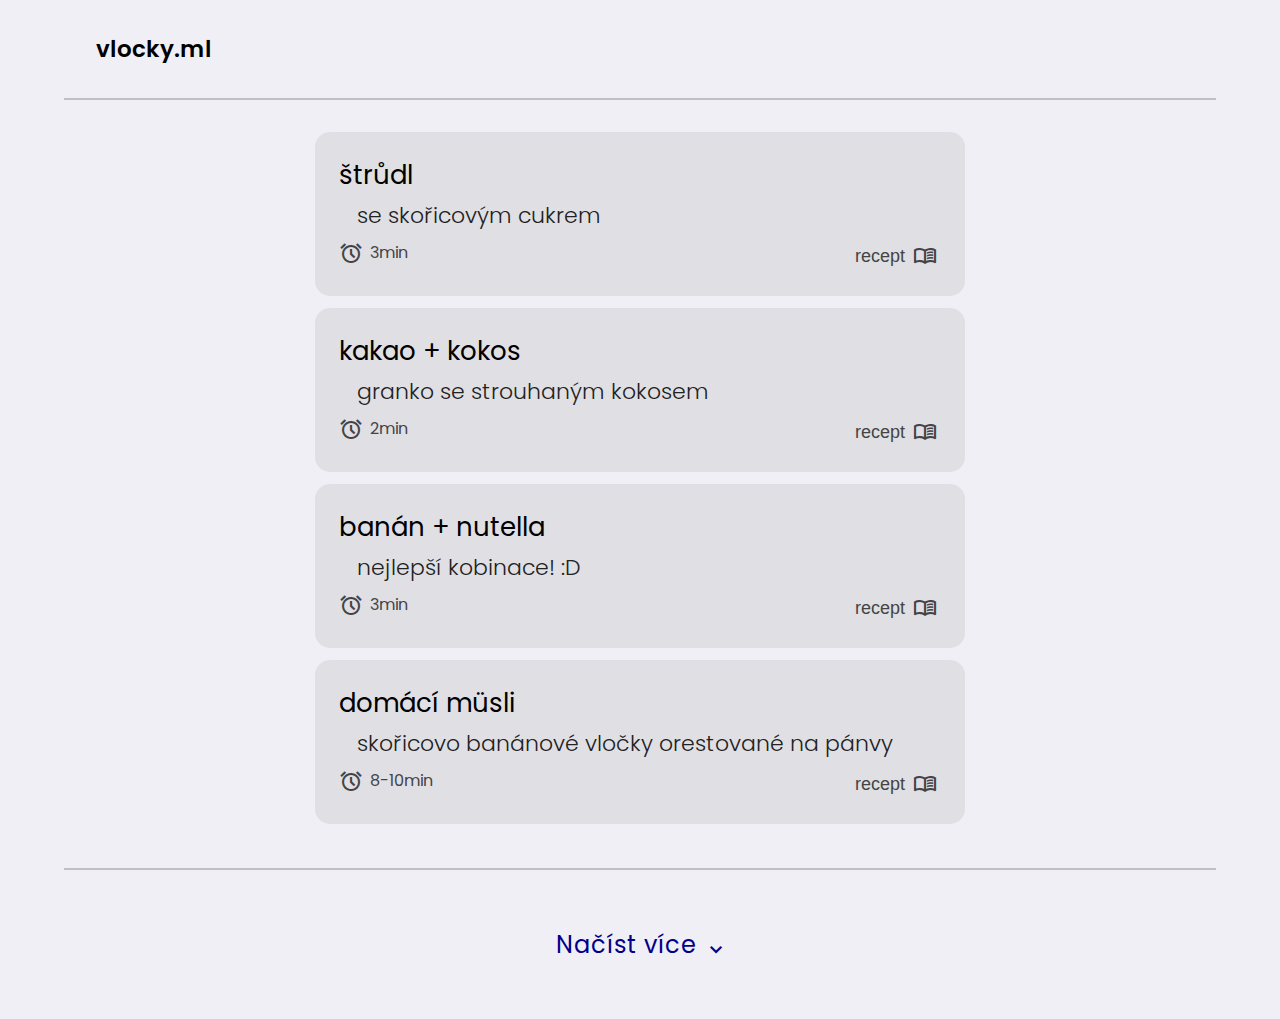
==== index.html @ bf0a3794 "Add files via upload" ====
<!DOCTYPE html>
<html lang="en">

<head>
    <meta charset="UTF-8">
    <meta http-equiv="X-UA-Compatible" content="IE=edge">
    <meta name="viewport" content="width=device-width, initial-scale=1.0">
    <title>Document</title>
    <script src="script.js"></script>
    <link rel="stylesheet" href="style.css">
    <link rel="stylesheet"
        href="https://fonts.googleapis.com/css2?family=Material+Symbols+Outlined:opsz,wght,FILL,GRAD@20..48,100..700,0..1,-50..200" />
    <link rel="preconnect" href="https://fonts.googleapis.com">
    <link rel="preconnect" href="https://fonts.gstatic.com" crossorigin>

</head>

<body>
    <div class="receptTier" id="receptTier">
    </div>
    <div class="topTier" id="topTier">
        <header>
            <div class="a1">
                <a href="./main.html"><span class="title1">vlocky.ml</span></a>
            </div>
        </header>
        <main>
            <div class="containerList">
                <div id="containerList">
                    načítání...
                </div>
    
                <div class="header2">
                    <span class="toJeVse" id="toJeVse">
                        <span class="load_next matText" onclick="loadNext()">
                            <span class="span2">Načíst více</span>
                            <span class="material-symbols-outlined">expand_more</span>
                        </span>
                    </span>
                </div>
            </div>
        </main>
    </div>
</body>

</html>
---- style.css ----
@import url('https://fonts.googleapis.com/css2?family=Lato:wght@300;400&family=Poppins:ital,wght@0,300;0,400;1,400;1,600&display=swap');


body {
    padding: 0;
    margin: 0;
    font-family: 'Poppins', sans-serif;
    text-align: center;
    background: #efeff5;
}

.receptTier {
    color: #000;
    width: 100vw;
}

header {
    padding: 32px;
    display: inline-flex;
    width: 85%;
    border-bottom: #0003 2px solid;
    font-size: 23px;
}
.vsechnoTu {
    color: #222;
    font-size: 26px;
}
.header2 {
    padding: 32px;
    margin-top: 32px;
    display: inline-block;
    width: 85%;
    border-top: #0003 2px solid;
    font-size: 23px;
}
.title1 {
    font-weight: 600;
}

.title2 {
    margin-left: 32px;
}

a {
    text-decoration: none;
    color: initial;
}

.a2 {
    margin-right: 32px;
    width: 100%;
    display: inline-flex;
    justify-content: end;
}



main {
    margin-top: 32px;
    display: inline-flex;
    justify-content: center;
    text-align: center;
    width: 100%;
}

.containerList {
    text-align: center;
    width: 100%;
}

.containerJeden {
    display: inline-block;
    text-align: start;
    padding: 24px;
    background: #0001;
    /*border: #0003 1px solid;*/
    box-sizing: border-box;
    border-radius: 15px;
    width: 90%;
    max-width: 650px;
    margin-bottom: 12px;
    transition: 250ms;
}


.matText {    
    margin-top: 8px;
    height: 30px;
    height: 100%;
    display: inline-flex;
    justify-content: center;
    align-items: center;
    vertical-align: middle;
}

.matText .span2 {
    margin-left: 3px;
    display: inline-block;
    text-align: center;
}

.title3 {
    color: #000;
    font-size: 26px;
}

.title4 {
    font-weight: 300;
    margin-top: 4px;
    color: #222;
    font-size: 22px;
    margin-left: 18px;
}
.material-symbols-outlined {
    user-select: none;
    vertical-align: bottom
}

.title5 {
    margin-top: 8px;
    height: 30px;
    height: 100%;
    display: inline-flex;
    justify-content: center;
    align-items: center;
    color: #444;
    vertical-align: middle;
}
.title5 .span2 {
    margin-left: 3px;
    display: inline-block;
    text-align: center;
}

.title6 {
    margin-top: 8px;
    display: inline-flex;
    color: #444;
    vertical-align: middle;
}

.tt {
    display: block;
    
}

.titles {
    width: 100%;
    display: flex;
    justify-content: end;
}


.titlesn {
    width: 50%;
}
.titles2 {
    text-align: end;
}

.barva2 {
    color: firebrick;
    font-style: italic;
}

b3 {
    color: darkblue;
    font-style: italic;
}



.receptBtn {

    cursor: pointer;
    border: none;
    background: transparent;
    font-size: 18px;
    padding: 4px;
    color: #444;
    margin-top: 8px;
    display: inline-flex;
    justify-content: center;
    align-items: center;
    vertical-align: middle;
    transition: 250ms;
}

.receptBtn .span2 {
    margin-right: 8px;
}

.receptBtn:hover {
    padding-left: 16px;
    color: #222;
}


.load_next {
    color: darkblue;
    letter-spacing: 1px;
    font-size: 24px;
    display: inline-block;
    margin: 25px;
    cursor: pointer;
    transition: 250ms;
}


.load_next:hover {
    padding-left: 12px;
    padding-right: 12px;
    letter-spacing: 4px;
}


.receptContainer {
    margin-top: 12px;
    border-top: #0003 2px solid;
    display: block;
}

.receptRadek {
    display: flex;
    color: #222;
    margin-bottom: 12px;
}


tecka {
    user-select: none;
    display: inline-block;
    margin-right: 6px;
    height: 100%;
    color: #000;
}
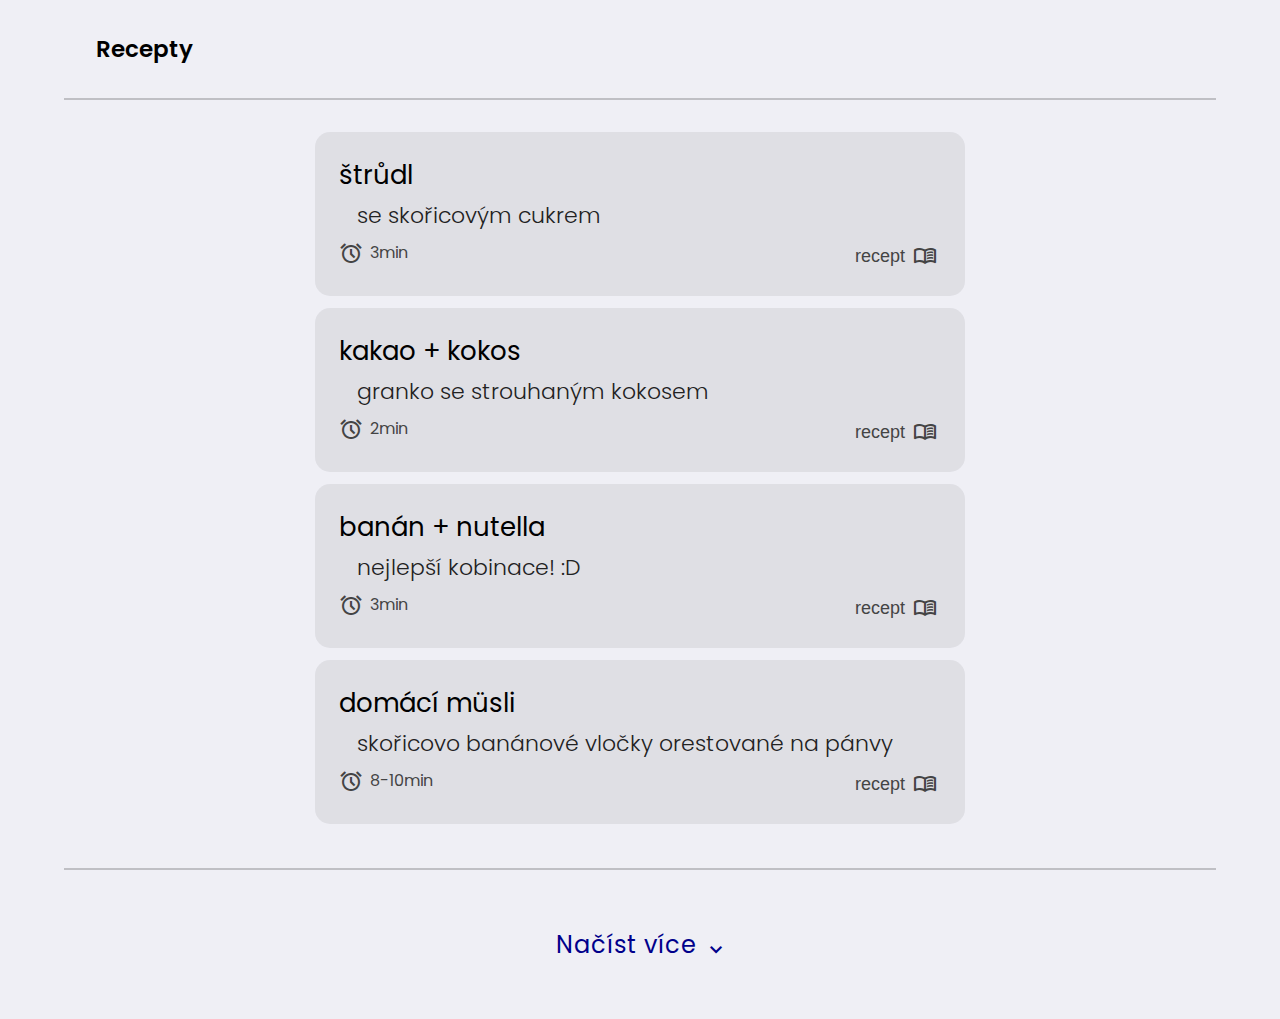
==== commit 1e390efe: "Changed title and splitted some code" ====
--- a/index.html
+++ b/index.html
@@ -5,9 +5,11 @@
     <meta charset="UTF-8">
     <meta http-equiv="X-UA-Compatible" content="IE=edge">
     <meta name="viewport" content="width=device-width, initial-scale=1.0">
-    <title>Document</title>
+    <title>Repecty na vločky</title>
+    <script src="recepty.js"></script>
     <script src="script.js"></script>
     <link rel="stylesheet" href="style.css">
+    <link rel="stylesheet" href="recept.css">
     <link rel="stylesheet"
         href="https://fonts.googleapis.com/css2?family=Material+Symbols+Outlined:opsz,wght,FILL,GRAD@20..48,100..700,0..1,-50..200" />
     <link rel="preconnect" href="https://fonts.googleapis.com">
@@ -21,7 +23,7 @@
     <div class="topTier" id="topTier">
         <header>
             <div class="a1">
-                <a href="./main.html"><span class="title1">vlocky.ml</span></a>
+                <a href="./"><span class="title1">Recepty</span></a>
             </div>
         </header>
         <main>
